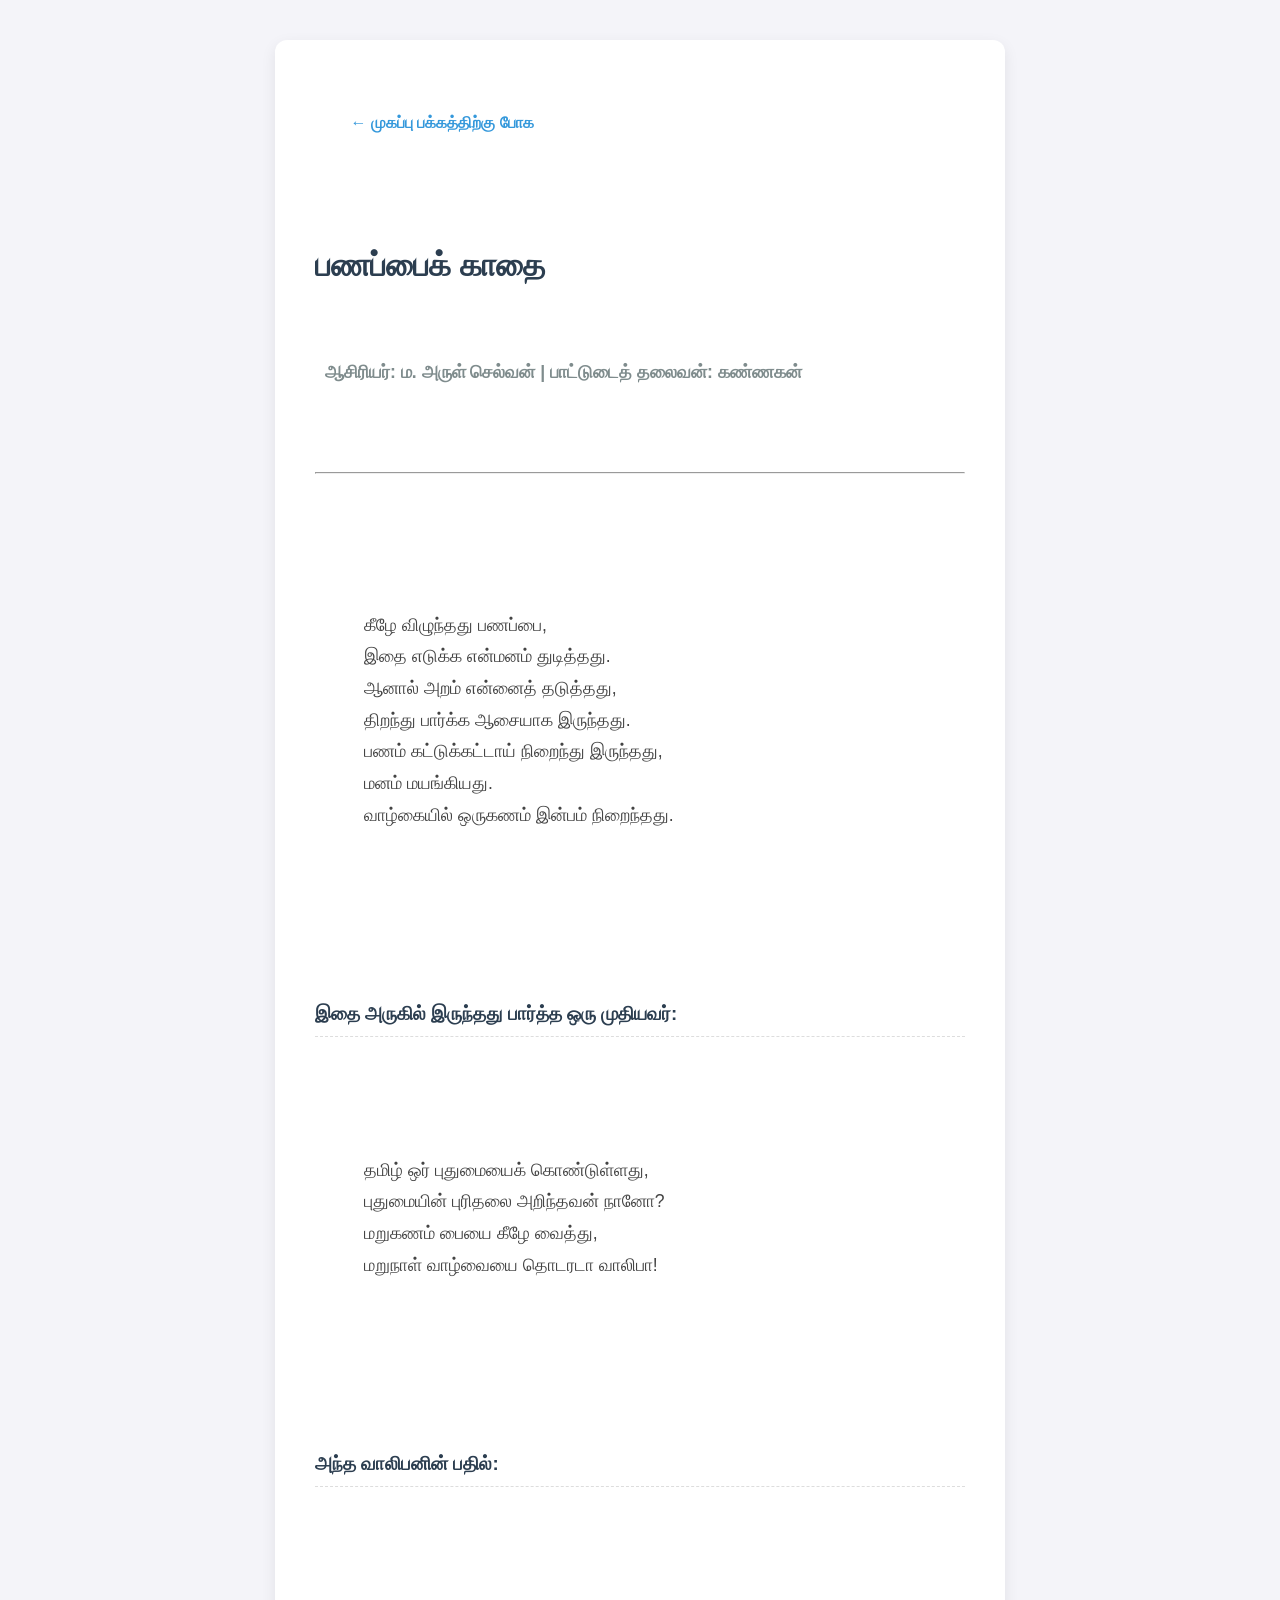
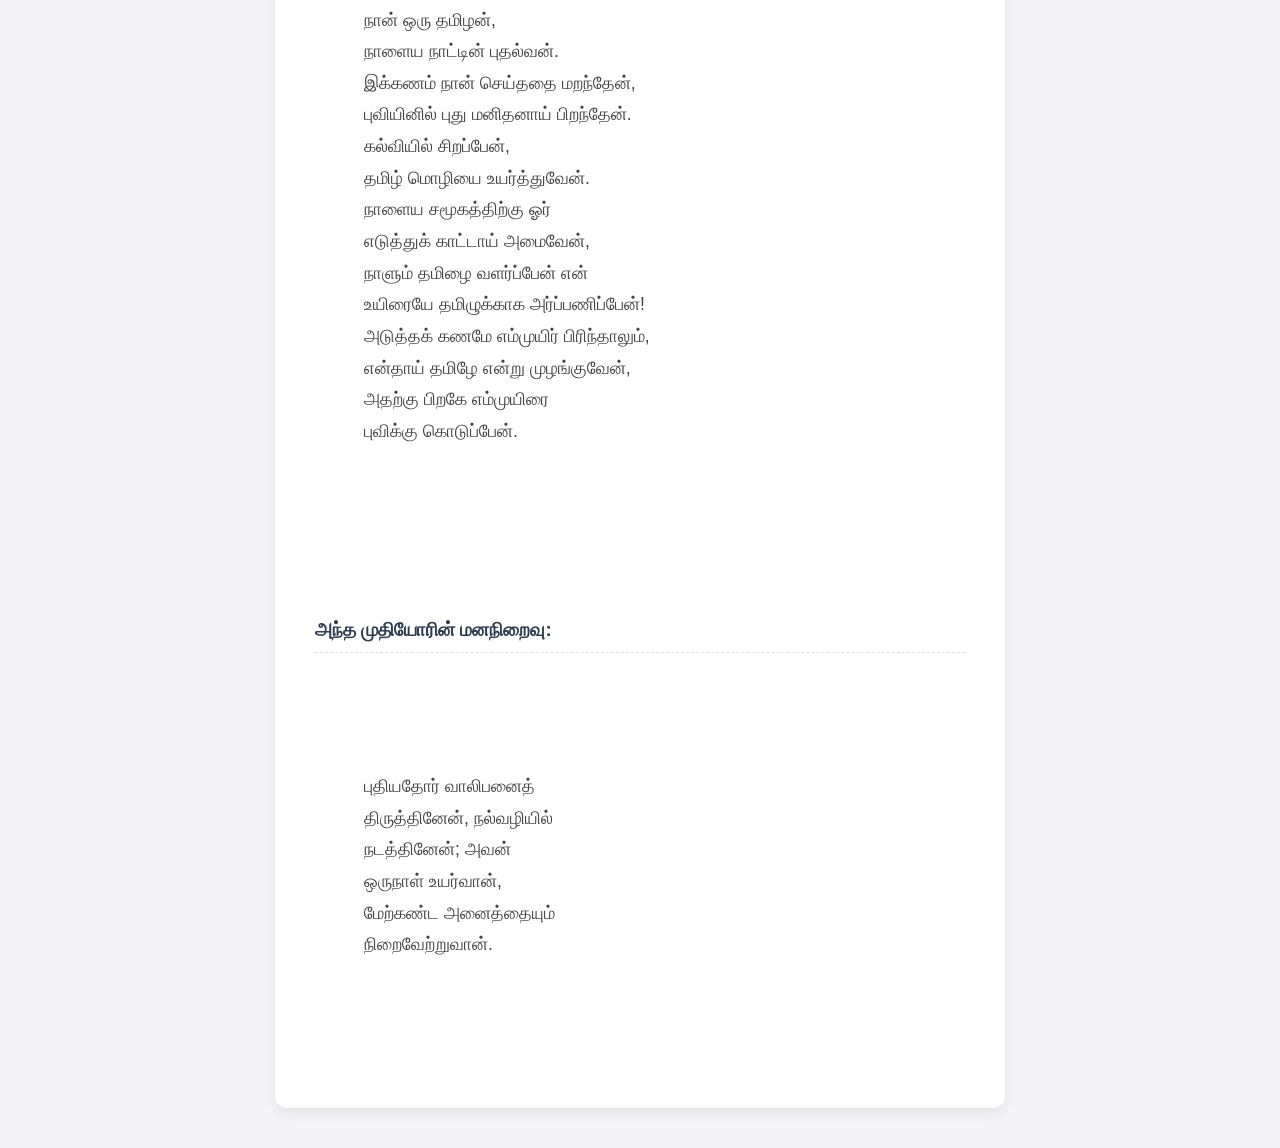
==== panappai-kadhai.html @ c474918c "Create panappai-kadhai.html" ====
<!DOCTYPE html>
<html lang="ta">
<head>
    <meta charset="UTF-8">
    <meta name="viewport" content="width=device-width, initial-scale=1.0">
    <title>பணப்பைக் காதை - கண்ணகக் காவியம்</title>
    <link rel="stylesheet" href="css/style.css">
</head>
<body>
    <div class="poem-container">
        <a href="index.html" class="back-btn">← முகப்பு பக்கத்திற்கு போக</a>
        
        <h1 style="color: #2c3e50; margin-bottom: 5px;">பணப்பைக் காதை</h1>
        <p style="font-weight: bold; color: #7f8c8d; margin-top: 0;">ஆசிரியர்: ம. அருள் செல்வன் | பாட்டுடைத் தலைவன்: கண்ணகன்</p>
        <hr>
        
        <p>
        கீழே விழுந்தது பணப்பை,
        இதை எடுக்க என்மனம் துடித்தது.
        ஆனால் அறம் என்னைத் தடுத்தது,
        திறந்து பார்க்க ஆசையாக இருந்தது.
        பணம் கட்டுக்கட்டாய் நிறைந்து இருந்தது,
        மனம் மயங்கியது.
        வாழ்கையில் ஒருகணம் இன்பம் நிறைந்தது.
        </p>

        <h3>இதை அருகில் இருந்தது பார்த்த ஒரு முதியவர்:</h3>
        <p>
        தமிழ் ஒர் புதுமையைக் கொண்டுள்ளது,
        புதுமையின் புரிதலை அறிந்தவன் நானோ?
        மறுகணம் பையை கீழே வைத்து,
        மறுநாள் வாழ்வையை தொடரடா வாலிபா!
        </p>

        <h3>அந்த வாலிபனின் பதில்:</h3>
        <p>
        நான் ஒரு தமிழன்,
        நாளைய நாட்டின் புதல்வன்.
        இக்கணம் நான் செய்ததை மறந்தேன்,
        புவியினில் புது மனிதனாய் பிறந்தேன்.
        கல்வியில் சிறப்பேன்,
        தமிழ் மொழியை உயர்த்துவேன்.
        நாளைய சமூகத்திற்கு ஓர்
        எடுத்துக் காட்டாய் அமைவேன்,
        நாளும் தமிழை வளர்ப்பேன் என்
        உயிரையே தமிழுக்காக அர்ப்பணிப்பேன்!
        அடுத்தக் கணமே எம்முயிர் பிரிந்தாலும்,
        என்தாய் தமிழே என்று முழங்குவேன்,
        அதற்கு பிறகே எம்முயிரை
        புவிக்கு கொடுப்பேன்.
        </p>

        <h3>அந்த முதியோரின் மனநிறைவு:</h3>
        <p>
        புதியதோர் வாலிபனைத்
        திருத்தினேன், நல்வழியில்
        நடத்தினேன்; அவன்
        ஒருநாள் உயர்வான்,
        மேற்கண்ட அனைத்தையும்
        நிறைவேற்றுவான்.
        </p>
    </div>
</body>
</html>
---- css/style.css ----
body {
    font-family: 'Arial', sans-serif;
    background-color: #f4f4f9;
    margin: 0;
    padding: 0;
    text-align: center;
}
header {
    background-color: #2c3e50;
    color: white;
    padding: 30px 0;
}
header h1 {
    margin: 0;
    font-size: 2.5rem;
}
header p {
    margin: 5px 0 0 0;
    font-size: 1.1rem;
    opacity: 0.9;
}
.grid-container {
    display: grid;
    grid-template-columns: repeat(auto-fit, minmax(280px, 1fr));
    gap: 25px;
    padding: 40px;
    max-width: 900px;
    margin: 0 auto;
}
.box {
    background-color: white;
    border: 2px solid #e0e0e0;
    border-radius: 12px;
    padding: 40px 20px;
    text-decoration: none;
    color: #333;
    box-shadow: 0 4px 8px rgba(0,0,0,0.05);
    transition: all 0.3s ease;
    display: flex;
    align-items: center;
    justify-content: center;
    font-weight: bold;
}
.box:hover {
    transform: translateY(-5px);
    border-color: #3498db;
    background-color: #eaf2f8;
    box-shadow: 0 6px 15px rgba(52, 152, 219, 0.2);
}
.box h2 {
    font-size: 1.3rem;
    margin: 0;
    line-height: 1.5;
}
.poem-container {
    max-width: 650px;
    margin: 40px auto;
    background: white;
    padding: 40px;
    border-radius: 12px;
    box-shadow: 0 5px 15px rgba(0,0,0,0.08);
    text-align: left;
    line-height: 1.8;
    /* கவிதை வரிகள் மாறாமல் அப்படியே நேராக வர உதவும் முக்கிய பகுதி */
    white-space: pre-wrap; 
}
.back-btn {
    display: inline-block;
    margin-bottom: 20px;
    text-decoration: none;
    color: #3498db;
    font-weight: bold;
}
.poem-container h3 {
    color: #2c3e50;
    margin-top: 30px;
    border-bottom: 1px dashed #ddd;
    padding-bottom: 5px;
}
.poem-container p {
    font-size: 1.1rem;
    color: #444;
    padding-left: 10px;
    margin-top: 10px;
}
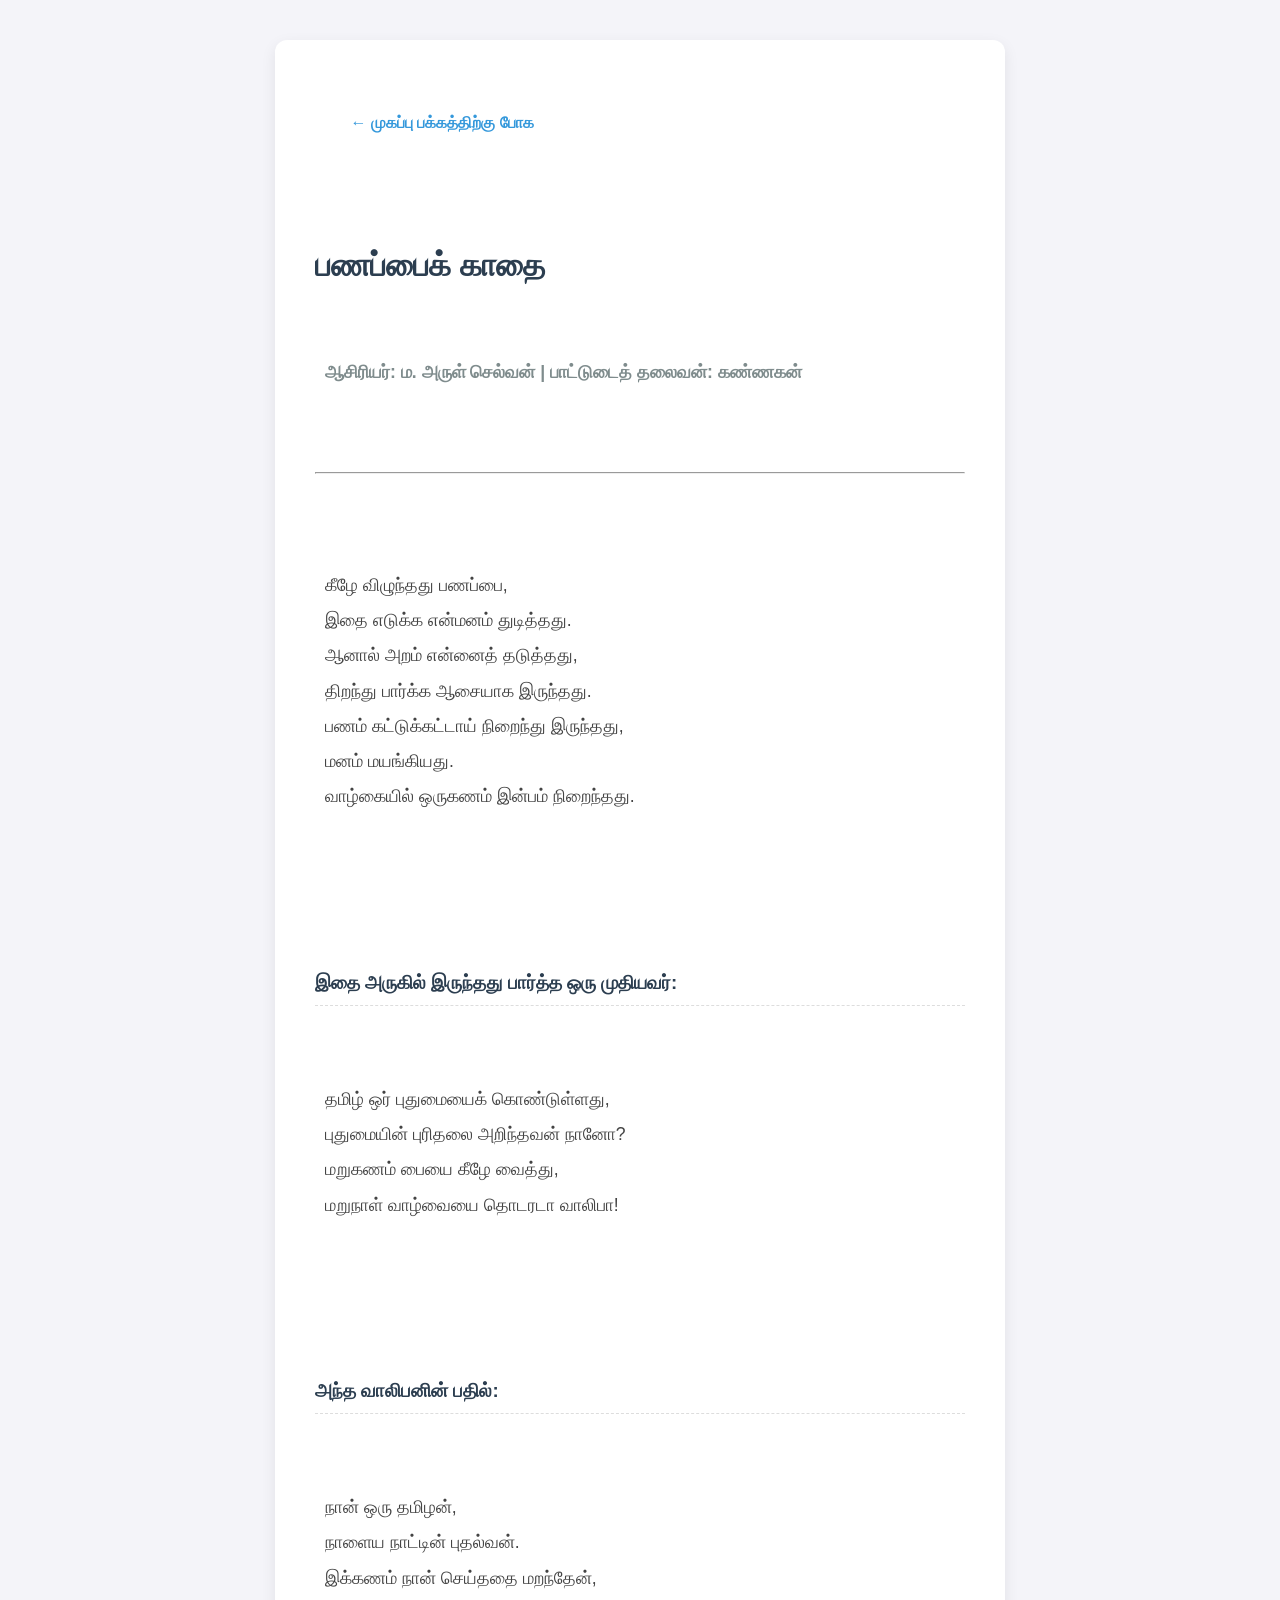
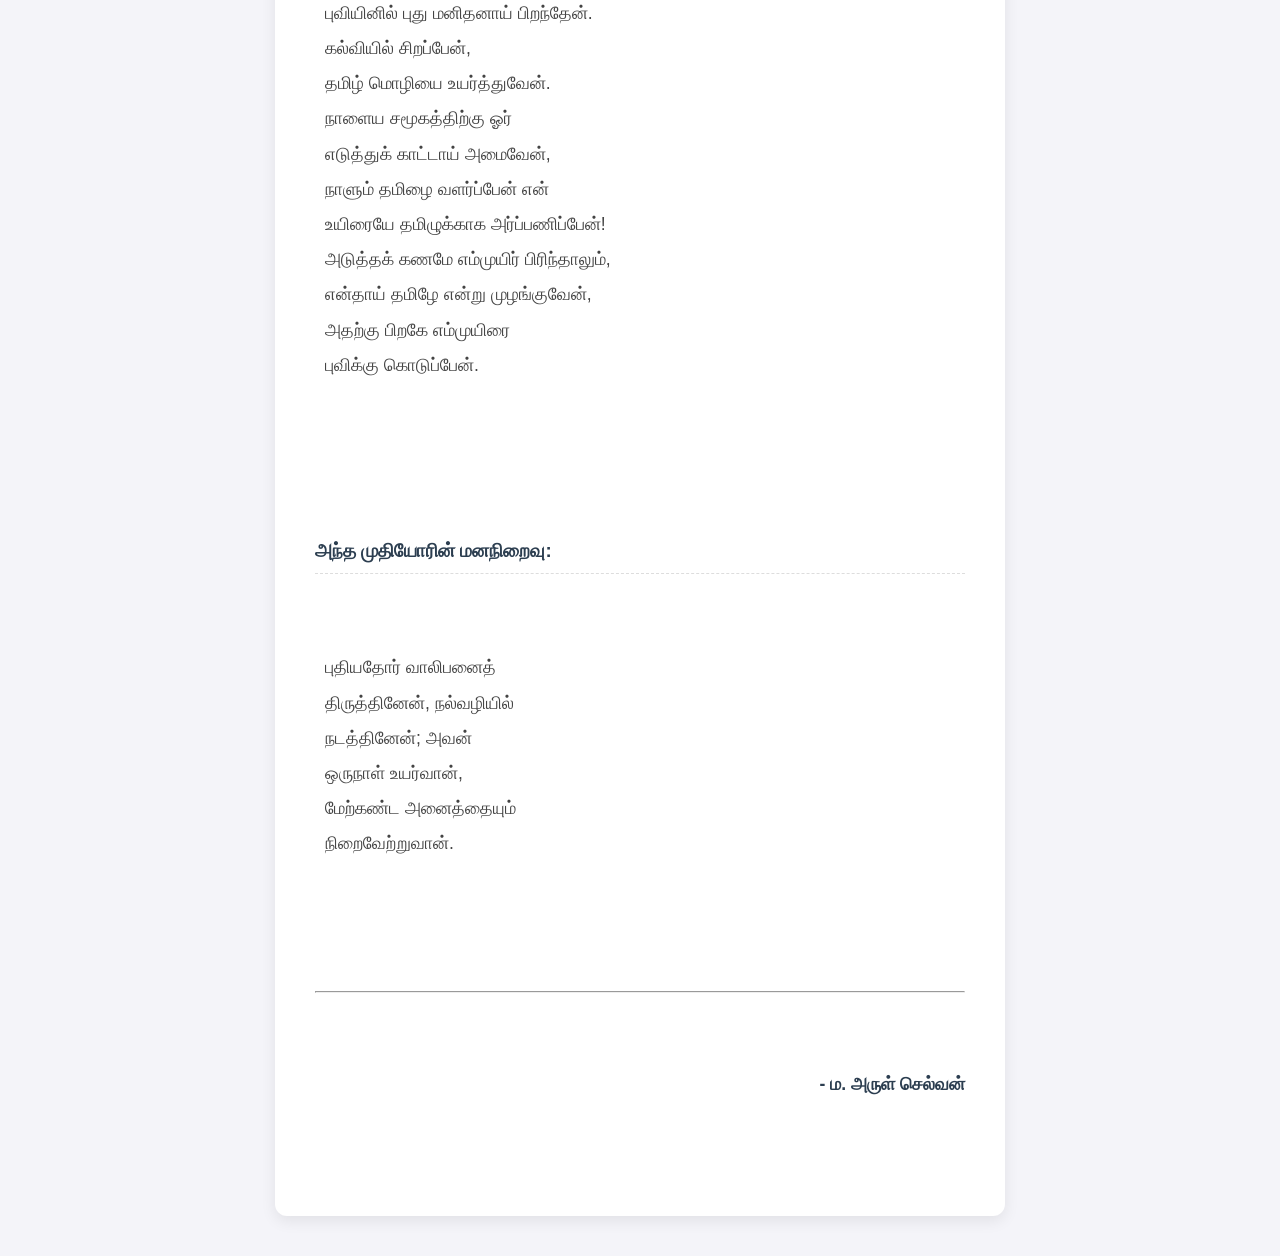
==== commit c4c33a7b: "Update panappai-kadhai.html" ====
--- a/panappai-kadhai.html
+++ b/panappai-kadhai.html
@@ -5,6 +5,18 @@
     <meta name="viewport" content="width=device-width, initial-scale=1.0">
     <title>பணப்பைக் காதை - கண்ணகக் காவியம்</title>
     <link rel="stylesheet" href="css/style.css">
+    <style>
+        /* கவிதை சீர்கள் மொபைலிலும் மாறாமல் அப்படியே நேராக இருக்க உதவும் டிசைன் */
+        .poem-text {
+            font-family: 'Arial', sans-serif;
+            font-size: 1.1rem;
+            line-height: 2;
+            color: #444;
+            white-space: pre-wrap;
+            margin: 0;
+            padding-left: 10px;
+        }
+    </style>
 </head>
 <body>
     <div class="poem-container">
@@ -14,51 +26,54 @@
         <p style="font-weight: bold; color: #7f8c8d; margin-top: 0;">ஆசிரியர்: ம. அருள் செல்வன் | பாட்டுடைத் தலைவன்: கண்ணகன்</p>
         <hr>
         
-        <p>
-        கீழே விழுந்தது பணப்பை,
-        இதை எடுக்க என்மனம் துடித்தது.
-        ஆனால் அறம் என்னைத் தடுத்தது,
-        திறந்து பார்க்க ஆசையாக இருந்தது.
-        பணம் கட்டுக்கட்டாய் நிறைந்து இருந்தது,
-        மனம் மயங்கியது.
-        வாழ்கையில் ஒருகணம் இன்பம் நிறைந்தது.
-        </p>
+        <pre class="poem-text">
+கீழே விழுந்தது பணப்பை,
+இதை எடுக்க என்மனம் துடித்தது.
+ஆனால் அறம் என்னைத் தடுத்தது,
+திறந்து பார்க்க ஆசையாக இருந்தது.
+பணம் கட்டுக்கட்டாய் நிறைந்து இருந்தது,
+மனம் மயங்கியது.
+வாழ்கையில் ஒருகணம் இன்பம் நிறைந்தது.
+        </pre>
 
         <h3>இதை அருகில் இருந்தது பார்த்த ஒரு முதியவர்:</h3>
-        <p>
-        தமிழ் ஒர் புதுமையைக் கொண்டுள்ளது,
-        புதுமையின் புரிதலை அறிந்தவன் நானோ?
-        மறுகணம் பையை கீழே வைத்து,
-        மறுநாள் வாழ்வையை தொடரடா வாலிபா!
-        </p>
+        <pre class="poem-text">
+தமிழ் ஒர் புதுமையைக் கொண்டுள்ளது,
+புதுமையின் புரிதலை அறிந்தவன் நானோ?
+மறுகணம் பையை கீழே வைத்து,
+மறுநாள் வாழ்வையை தொடரடா வாலிபா!
+        </pre>
 
         <h3>அந்த வாலிபனின் பதில்:</h3>
-        <p>
-        நான் ஒரு தமிழன்,
-        நாளைய நாட்டின் புதல்வன்.
-        இக்கணம் நான் செய்ததை மறந்தேன்,
-        புவியினில் புது மனிதனாய் பிறந்தேன்.
-        கல்வியில் சிறப்பேன்,
-        தமிழ் மொழியை உயர்த்துவேன்.
-        நாளைய சமூகத்திற்கு ஓர்
-        எடுத்துக் காட்டாய் அமைவேன்,
-        நாளும் தமிழை வளர்ப்பேன் என்
-        உயிரையே தமிழுக்காக அர்ப்பணிப்பேன்!
-        அடுத்தக் கணமே எம்முயிர் பிரிந்தாலும்,
-        என்தாய் தமிழே என்று முழங்குவேன்,
-        அதற்கு பிறகே எம்முயிரை
-        புவிக்கு கொடுப்பேன்.
-        </p>
+        <pre class="poem-text">
+நான் ஒரு தமிழன்,
+நாளைய நாட்டின் புதல்வன்.
+இக்கணம் நான் செய்ததை மறந்தேன்,
+புவியினில் புது மனிதனாய் பிறந்தேன்.
+கல்வியில் சிறப்பேன்,
+தமிழ் மொழியை உயர்த்துவேன்.
+நாளைய சமூகத்திற்கு ஓர்
+எடுத்துக் காட்டாய் அமைவேன்,
+நாளும் தமிழை வளர்ப்பேன் என்
+உயிரையே தமிழுக்காக அர்ப்பணிப்பேன்!
+அடுத்தக் கணமே எம்முயிர் பிரிந்தாலும்,
+என்தாய் தமிழே என்று முழங்குவேன்,
+அதற்கு பிறகே எம்முயிரை
+புவிக்கு கொடுப்பேன்.
+        </pre>
 
         <h3>அந்த முதியோரின் மனநிறைவு:</h3>
-        <p>
-        புதியதோர் வாலிபனைத்
-        திருத்தினேன், நல்வழியில்
-        நடத்தினேன்; அவன்
-        ஒருநாள் உயர்வான்,
-        மேற்கண்ட அனைத்தையும்
-        நிறைவேற்றுவான்.
-        </p>
+        <pre class="poem-text">
+புதியதோர் வாலிபனைத்
+திருத்தினேன், நல்வழியில்
+நடத்தினேன்; அவன்
+ஒருநாள் உயர்வான்,
+மேற்கண்ட அனைத்தையும்
+நிறைவேற்றுவான்.
+        </pre>
+
+        <hr>
+        <p style="text-align: right; font-weight: bold; color: #2c3e50;">- ம. அருள் செல்வன்</p>
     </div>
 </body>
 </html>
